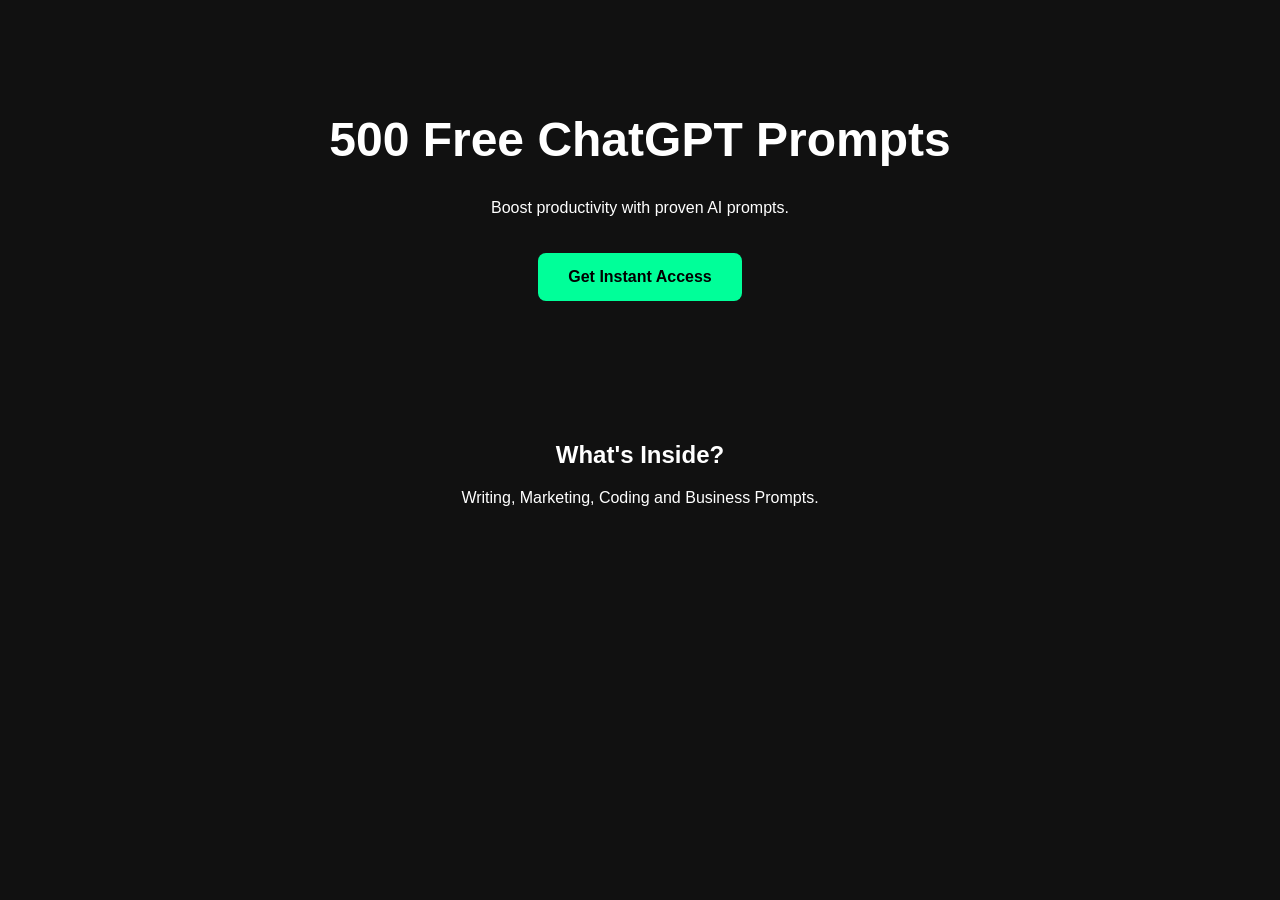
==== index.html @ 2aaccc9d "Create index.html" ====
<!DOCTYPE html>
<html lang="en">
<head>
<meta charset="UTF-8">
<meta name="viewport" content="width=device-width, initial-scale=1.0">
<title>500 Free ChatGPT Prompts</title>

<style>
body{
font-family:Arial,sans-serif;
margin:0;
padding:0;
background:#111;
color:white;
text-align:center;
}

header{
padding:80px 20px;
}

h1{
font-size:48px;
}

.btn{
display:inline-block;
padding:15px 30px;
background:#00ff99;
color:black;
text-decoration:none;
font-weight:bold;
border-radius:8px;
margin-top:20px;
}

section{
padding:40px 20px;
}
</style>

</head>

<body>

<header>

<h1>500 Free ChatGPT Prompts</h1>

<p>
Boost productivity with proven AI prompts.
</p>

<a href="#" class="btn">
Get Instant Access
</a>

</header>

<section>

<h2>What's Inside?</h2>

<p>
Writing, Marketing, Coding and Business Prompts.
</p>

</section>

</body>
</html>
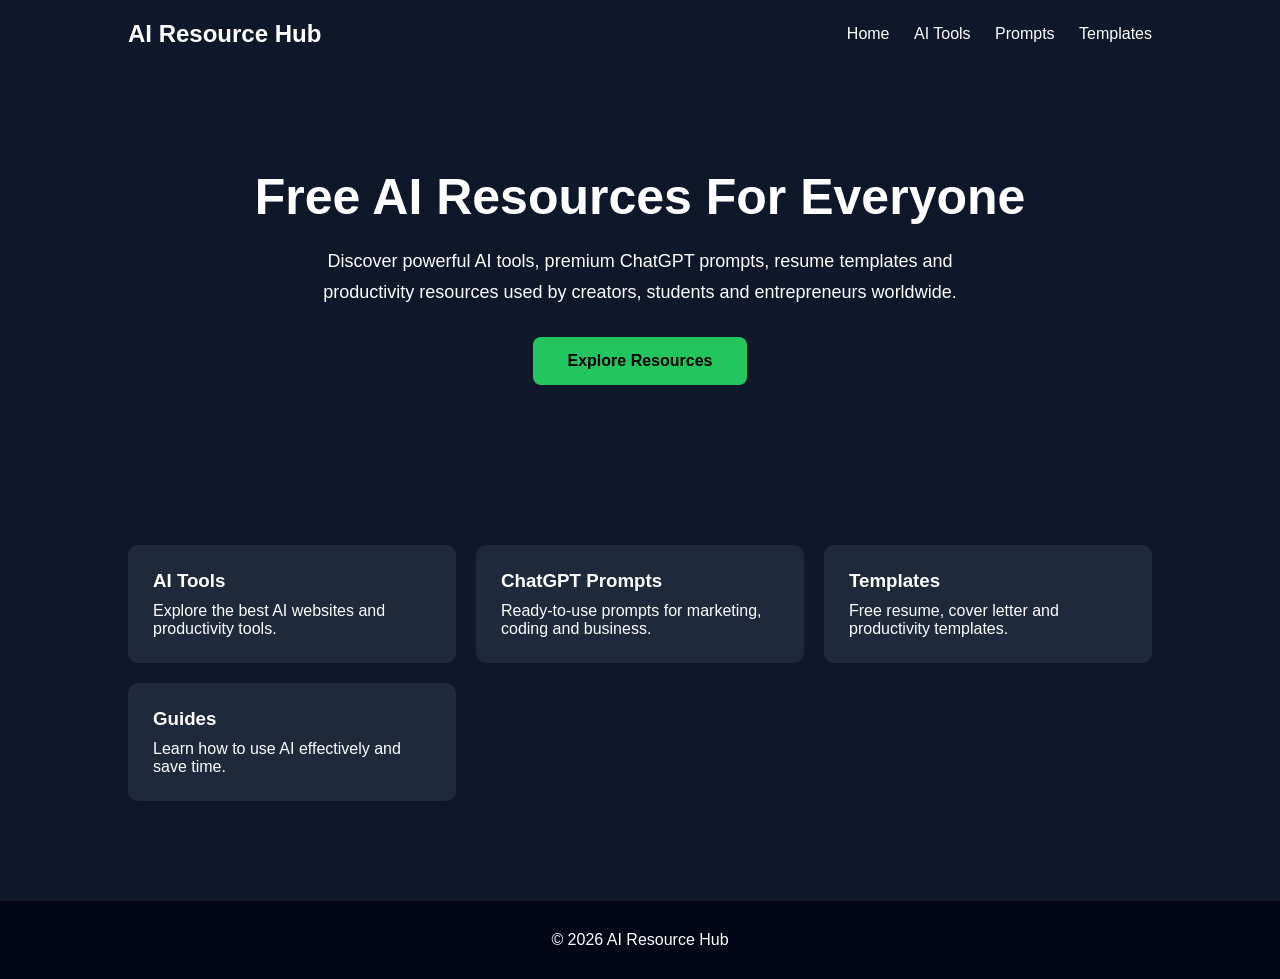
==== commit 0df5fb91: "Update index.html" ====
--- a/index.html
+++ b/index.html
@@ -3,69 +3,160 @@
 <head>
 <meta charset="UTF-8">
 <meta name="viewport" content="width=device-width, initial-scale=1.0">
-<title>500 Free ChatGPT Prompts</title>
+
+<title>AI Resource Hub - Free AI Tools, Prompts & Templates</title>
+
+<meta name="description" content="Discover the best free AI tools, ChatGPT prompts, productivity resources and templates.">
 
 <style>
-body{
-font-family:Arial,sans-serif;
+
+*{
 margin:0;
 padding:0;
-background:#111;
+box-sizing:border-box;
+font-family:Arial, sans-serif;
+}
+
+body{
+background:#0f172a;
 color:white;
-text-align:center;
 }
 
 header{
-padding:80px 20px;
+padding:20px 10%;
+display:flex;
+justify-content:space-between;
+align-items:center;
 }
 
-h1{
-font-size:48px;
+.logo{
+font-size:24px;
+font-weight:bold;
+}
+
+nav a{
+color:white;
+text-decoration:none;
+margin-left:20px;
+}
+
+.hero{
+text-align:center;
+padding:100px 20px;
+}
+
+.hero h1{
+font-size:50px;
+margin-bottom:20px;
+}
+
+.hero p{
+max-width:700px;
+margin:auto;
+font-size:18px;
+line-height:1.7;
 }
 
 .btn{
 display:inline-block;
-padding:15px 30px;
-background:#00ff99;
+margin-top:30px;
+padding:15px 35px;
+background:#22c55e;
 color:black;
+font-weight:bold;
 text-decoration:none;
-font-weight:bold;
 border-radius:8px;
-margin-top:20px;
 }
 
-section{
-padding:40px 20px;
+.features{
+padding:60px 10%;
+display:grid;
+grid-template-columns:repeat(auto-fit,minmax(250px,1fr));
+gap:20px;
 }
+
+.card{
+background:#1e293b;
+padding:25px;
+border-radius:10px;
+}
+
+.card h3{
+margin-bottom:10px;
+}
+
+footer{
+padding:30px;
+text-align:center;
+margin-top:40px;
+background:#020617;
+}
+
 </style>
-
 </head>
 
 <body>
 
 <header>
 
-<h1>500 Free ChatGPT Prompts</h1>
+<div class="logo">
+AI Resource Hub
+</div>
+
+<nav>
+<a href="#">Home</a>
+<a href="#">AI Tools</a>
+<a href="#">Prompts</a>
+<a href="#">Templates</a>
+</nav>
+
+</header>
+
+<section class="hero">
+
+<h1>Free AI Resources For Everyone</h1>
 
 <p>
-Boost productivity with proven AI prompts.
+Discover powerful AI tools, premium ChatGPT prompts,
+resume templates and productivity resources used by creators,
+students and entrepreneurs worldwide.
 </p>
 
 <a href="#" class="btn">
-Get Instant Access
+Explore Resources
 </a>
-
-</header>
-
-<section>
-
-<h2>What's Inside?</h2>
-
-<p>
-Writing, Marketing, Coding and Business Prompts.
-</p>
 
 </section>
 
+<section class="features">
+
+<div class="card">
+<h3>AI Tools</h3>
+<p>Explore the best AI websites and productivity tools.</p>
+</div>
+
+<div class="card">
+<h3>ChatGPT Prompts</h3>
+<p>Ready-to-use prompts for marketing, coding and business.</p>
+</div>
+
+<div class="card">
+<h3>Templates</h3>
+<p>Free resume, cover letter and productivity templates.</p>
+</div>
+
+<div class="card">
+<h3>Guides</h3>
+<p>Learn how to use AI effectively and save time.</p>
+</div>
+
+</section>
+
+<footer>
+
+<p>© 2026 AI Resource Hub</p>
+
+</footer>
+
 </body>
 </html>
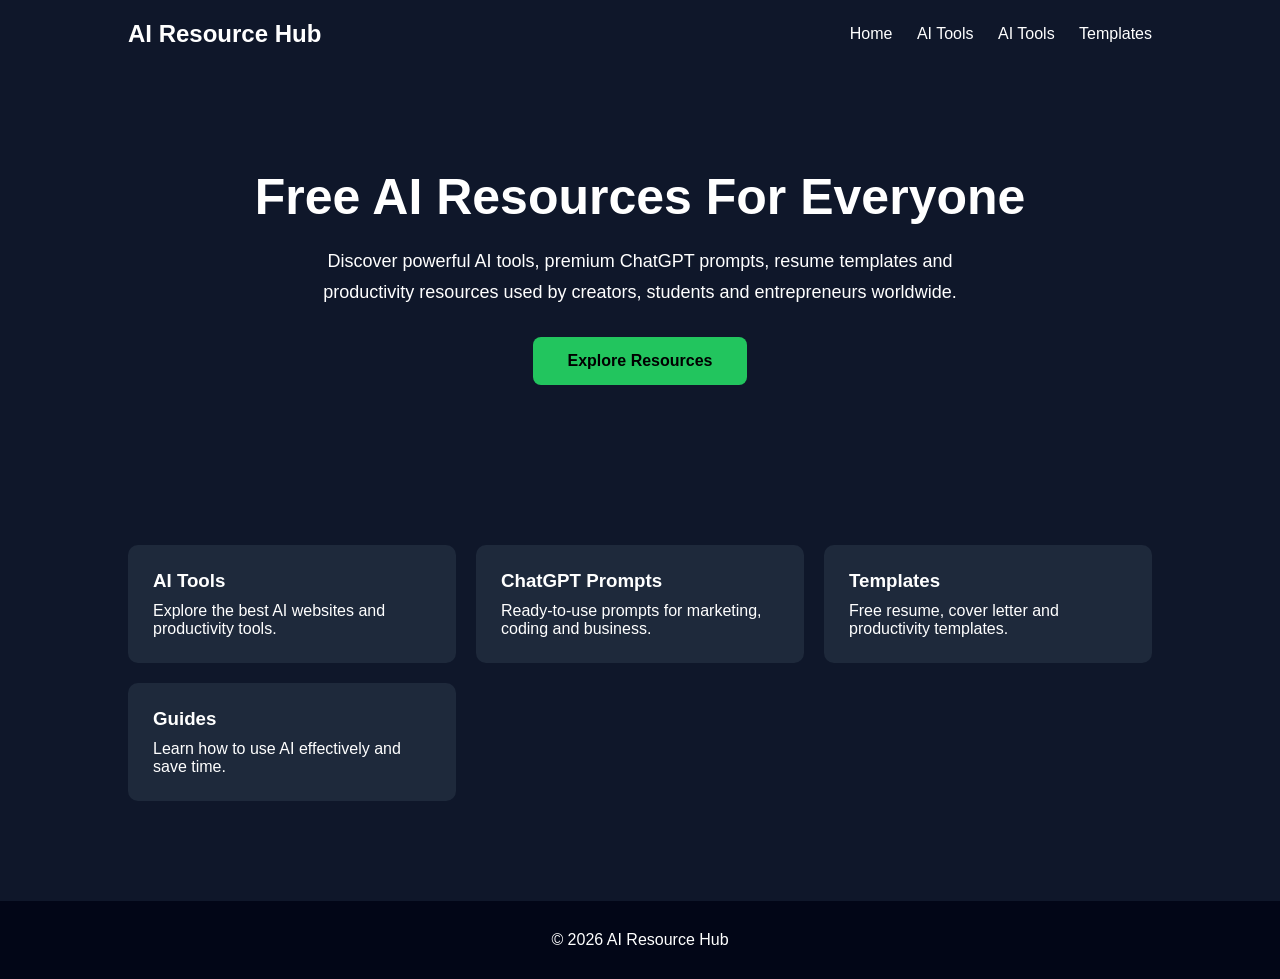
==== commit 249fcf3b: "Update index.html" ====
--- a/index.html
+++ b/index.html
@@ -106,7 +106,7 @@
 <nav>
 <a href="#">Home</a>
 <a href="#">AI Tools</a>
-<a href="#">Prompts</a>
+<a href="ai-tools.html">AI Tools</a>
 <a href="#">Templates</a>
 </nav>
 
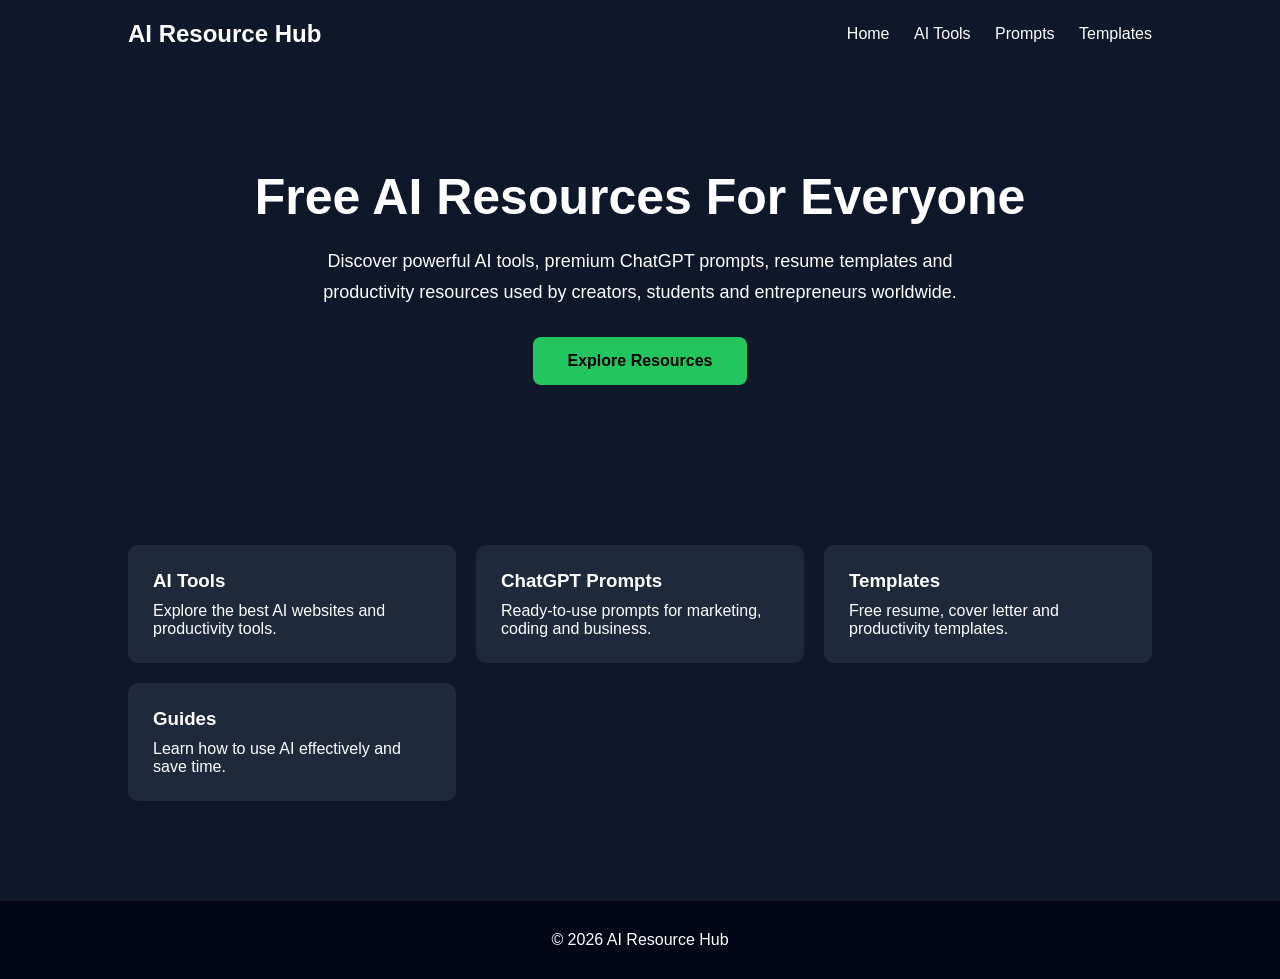
==== commit 0bddaaf8: "Update index.html" ====
--- a/index.html
+++ b/index.html
@@ -104,10 +104,10 @@
 </div>
 
 <nav>
-<a href="#">Home</a>
-<a href="#">AI Tools</a>
+<a href="index.html">Home</a>
 <a href="ai-tools.html">AI Tools</a>
-<a href="#">Templates</a>
+<a href="prompts.html">Prompts</a>
+<a href="templates.html">Templates</a>
 </nav>
 
 </header>
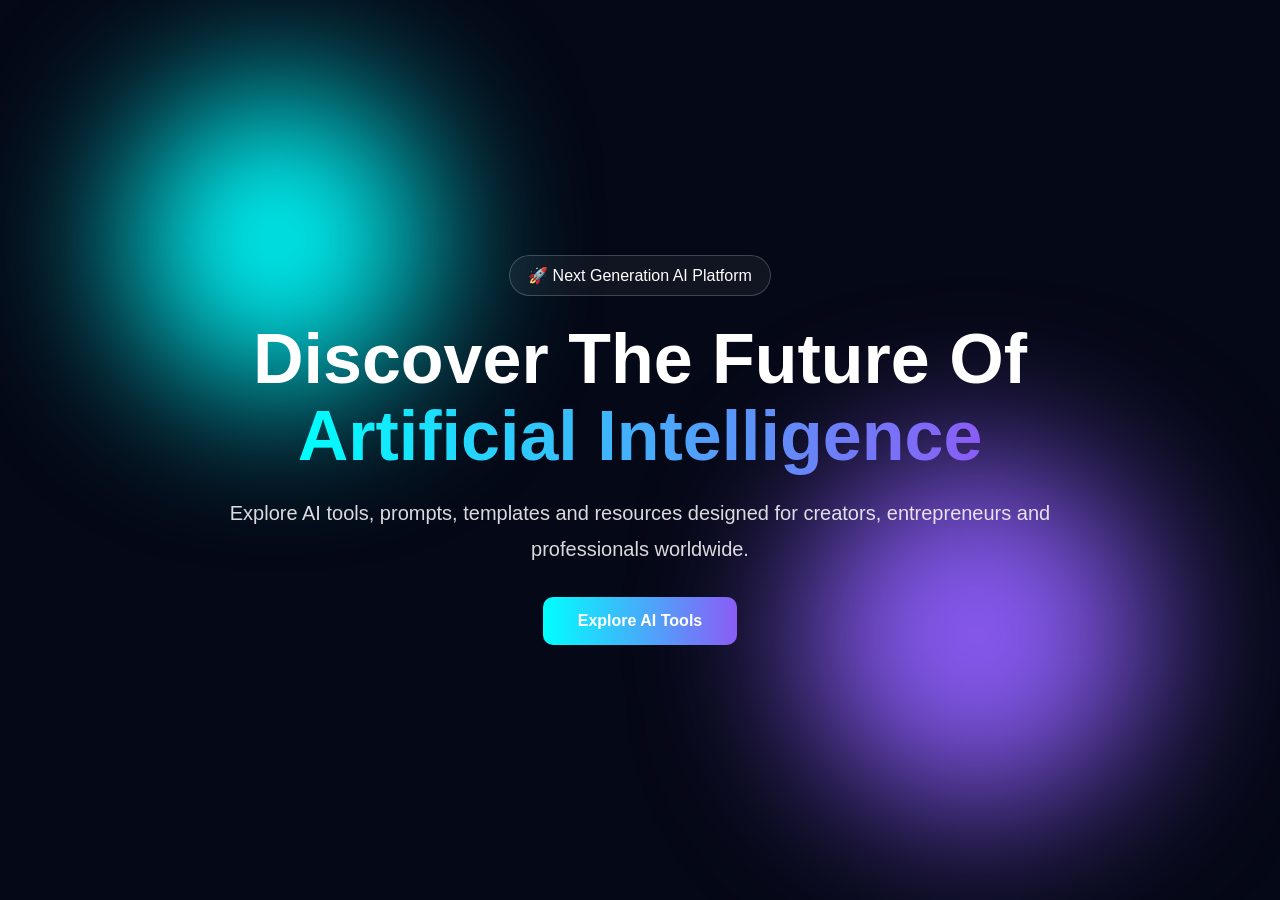
==== commit b7984d40: "Update index.html" ====
--- a/index.html
+++ b/index.html
@@ -1,12 +1,10 @@
 <!DOCTYPE html>
+
 <html lang="en">
 <head>
 <meta charset="UTF-8">
 <meta name="viewport" content="width=device-width, initial-scale=1.0">
-
-<title>AI Resource Hub - Free AI Tools, Prompts & Templates</title>
-
-<meta name="description" content="Discover the best free AI tools, ChatGPT prompts, productivity resources and templates.">
+<title>AI Resource Hub</title>
 
 <style>
 
@@ -14,149 +12,154 @@
 margin:0;
 padding:0;
 box-sizing:border-box;
-font-family:Arial, sans-serif;
+font-family:Arial,sans-serif;
 }
 
 body{
-background:#0f172a;
+background:#050816;
 color:white;
-}
-
-header{
-padding:20px 10%;
-display:flex;
-justify-content:space-between;
-align-items:center;
-}
-
-.logo{
-font-size:24px;
-font-weight:bold;
-}
-
-nav a{
-color:white;
-text-decoration:none;
-margin-left:20px;
+overflow-x:hidden;
 }
 
 .hero{
+height:100vh;
+display:flex;
+align-items:center;
+justify-content:center;
 text-align:center;
-padding:100px 20px;
+position:relative;
+overflow:hidden;
 }
 
-.hero h1{
-font-size:50px;
+.orb{
+position:absolute;
+border-radius:50%;
+filter:blur(80px);
+animation:float 8s ease-in-out infinite;
+}
+
+.orb1{
+width:300px;
+height:300px;
+background:#00ffff;
+top:10%;
+left:10%;
+}
+
+.orb2{
+width:350px;
+height:350px;
+background:#8b5cf6;
+bottom:10%;
+right:10%;
+animation-delay:2s;
+}
+
+@keyframes float{
+0%,100%{
+transform:translateY(0px);
+}
+50%{
+transform:translateY(-40px);
+}
+}
+
+.content{
+position:relative;
+z-index:2;
+max-width:900px;
+padding:20px;
+}
+
+.badge{
+display:inline-block;
+padding:10px 18px;
+border:1px solid rgba(255,255,255,.2);
+border-radius:30px;
+background:rgba(255,255,255,.05);
+margin-bottom:25px;
+}
+
+h1{
+font-size:70px;
+line-height:1.1;
 margin-bottom:20px;
 }
 
-.hero p{
-max-width:700px;
-margin:auto;
-font-size:18px;
-line-height:1.7;
+.gradient{
+background:linear-gradient(90deg,#00ffff,#8b5cf6);
+-webkit-background-clip:text;
+-webkit-text-fill-color:transparent;
+}
+
+p{
+font-size:20px;
+line-height:1.8;
+opacity:.85;
 }
 
 .btn{
 display:inline-block;
 margin-top:30px;
 padding:15px 35px;
-background:#22c55e;
-color:black;
+background:linear-gradient(90deg,#00ffff,#8b5cf6);
+color:white;
+text-decoration:none;
+border-radius:10px;
 font-weight:bold;
-text-decoration:none;
-border-radius:8px;
+transition:.3s;
 }
 
-.features{
-padding:60px 10%;
-display:grid;
-grid-template-columns:repeat(auto-fit,minmax(250px,1fr));
-gap:20px;
+.btn:hover{
+transform:translateY(-3px);
 }
 
-.card{
-background:#1e293b;
-padding:25px;
-border-radius:10px;
+@media(max-width:768px){
+
+h1{
+font-size:42px;
 }
 
-.card h3{
-margin-bottom:10px;
+p{
+font-size:16px;
 }
 
-footer{
-padding:30px;
-text-align:center;
-margin-top:40px;
-background:#020617;
 }
 
 </style>
+
 </head>
 
 <body>
 
-<header>
+<section class="hero">
 
-<div class="logo">
-AI Resource Hub
+<div class="orb orb1"></div>
+<div class="orb orb2"></div>
+
+<div class="content">
+
+<div class="badge">
+🚀 Next Generation AI Platform
 </div>
 
-<nav>
-<a href="index.html">Home</a>
-<a href="ai-tools.html">AI Tools</a>
-<a href="prompts.html">Prompts</a>
-<a href="templates.html">Templates</a>
-</nav>
-
-</header>
-
-<section class="hero">
-
-<h1>Free AI Resources For Everyone</h1>
+<h1>
+Discover The Future Of
+<span class="gradient">Artificial Intelligence</span>
+</h1>
 
 <p>
-Discover powerful AI tools, premium ChatGPT prompts,
-resume templates and productivity resources used by creators,
-students and entrepreneurs worldwide.
+Explore AI tools, prompts, templates and resources designed
+for creators, entrepreneurs and professionals worldwide.
 </p>
 
-<a href="#" class="btn">
-Explore Resources
+<a href="ai-tools.html" class="btn">
+Explore AI Tools
 </a>
 
-</section>
-
-<section class="features">
-
-<div class="card">
-<h3>AI Tools</h3>
-<p>Explore the best AI websites and productivity tools.</p>
-</div>
-
-<div class="card">
-<h3>ChatGPT Prompts</h3>
-<p>Ready-to-use prompts for marketing, coding and business.</p>
-</div>
-
-<div class="card">
-<h3>Templates</h3>
-<p>Free resume, cover letter and productivity templates.</p>
-</div>
-
-<div class="card">
-<h3>Guides</h3>
-<p>Learn how to use AI effectively and save time.</p>
 </div>
 
 </section>
 
-<footer>
-
-<p>© 2026 AI Resource Hub</p>
-
-</footer>
-
 </body>
 </html>
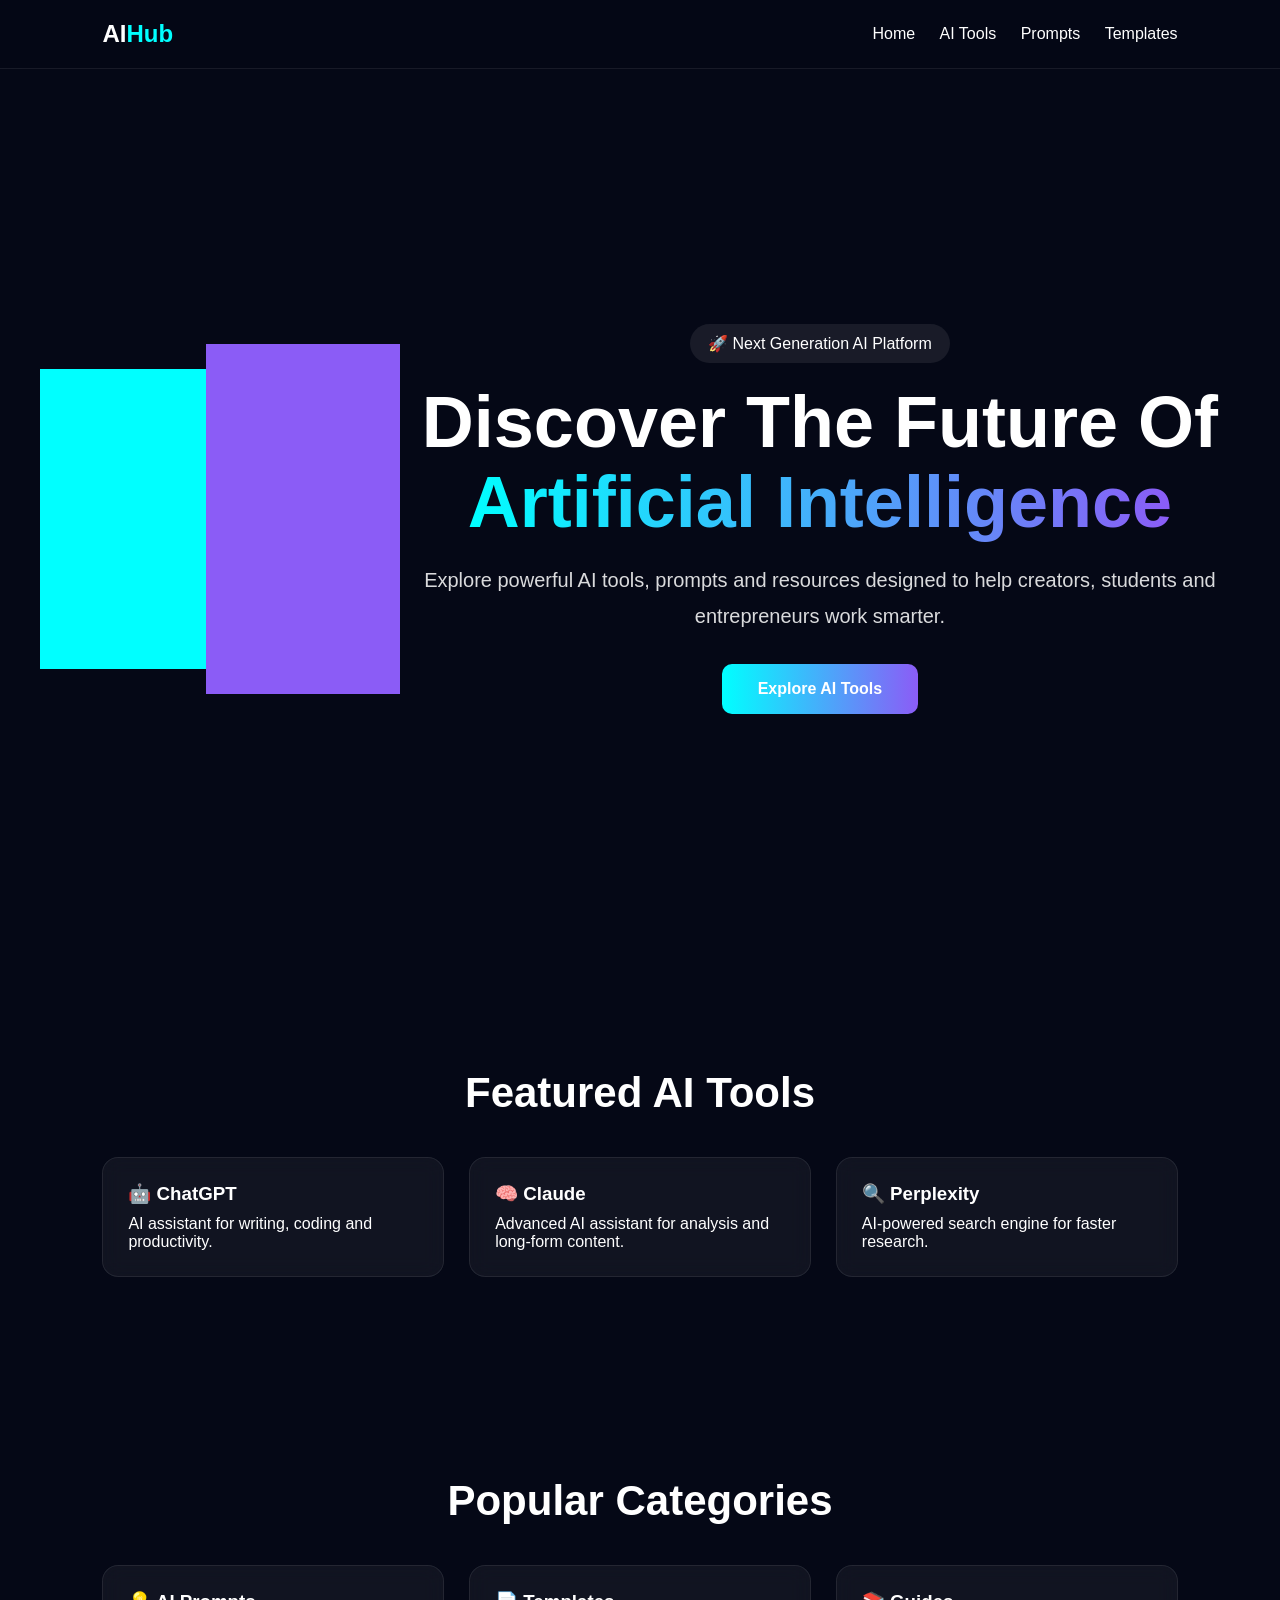
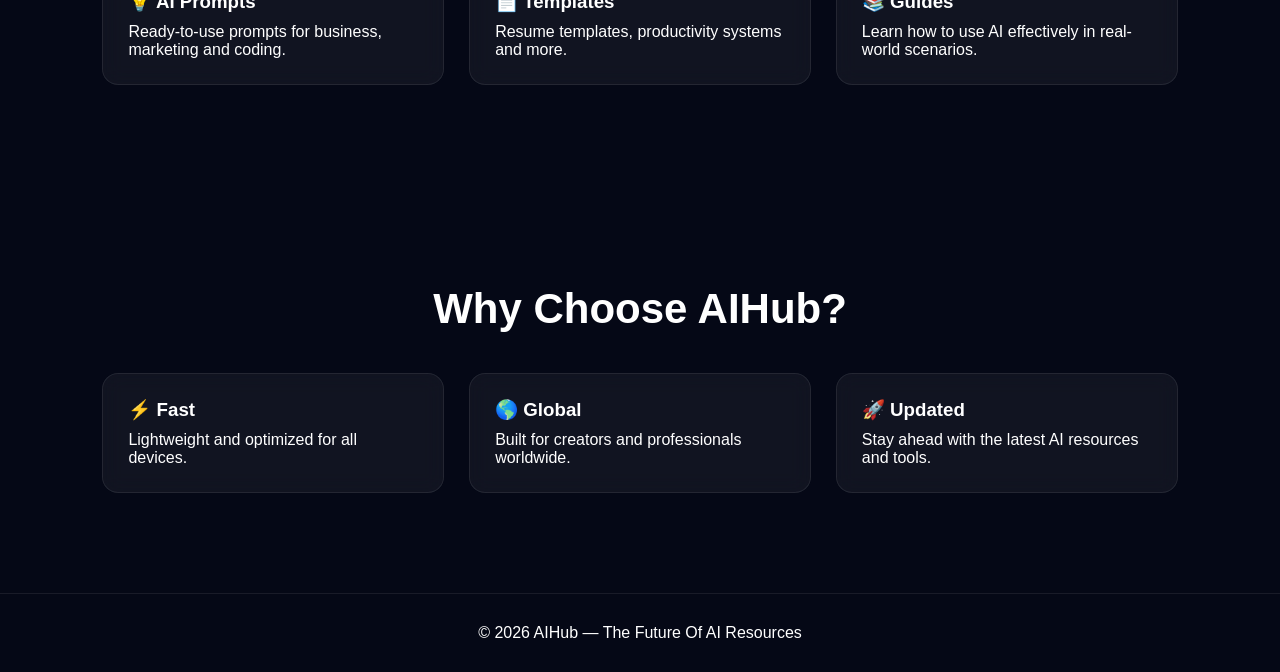
==== commit 4b73a021: "Update index.html" ====
--- a/index.html
+++ b/index.html
@@ -2,142 +2,41 @@
 
 <html lang="en">
 <head>
+
 <meta charset="UTF-8">
 <meta name="viewport" content="width=device-width, initial-scale=1.0">
+
 <title>AI Resource Hub</title>
 
-<style>
+<meta name="description" content="Discover AI tools, prompts, templates and resources for creators and professionals.">
 
-*{
-margin:0;
-padding:0;
-box-sizing:border-box;
-font-family:Arial,sans-serif;
-}
-
-body{
-background:#050816;
-color:white;
-overflow-x:hidden;
-}
-
-.hero{
-height:100vh;
-display:flex;
-align-items:center;
-justify-content:center;
-text-align:center;
-position:relative;
-overflow:hidden;
-}
-
-.orb{
-position:absolute;
-border-radius:50%;
-filter:blur(80px);
-animation:float 8s ease-in-out infinite;
-}
-
-.orb1{
-width:300px;
-height:300px;
-background:#00ffff;
-top:10%;
-left:10%;
-}
-
-.orb2{
-width:350px;
-height:350px;
-background:#8b5cf6;
-bottom:10%;
-right:10%;
-animation-delay:2s;
-}
-
-@keyframes float{
-0%,100%{
-transform:translateY(0px);
-}
-50%{
-transform:translateY(-40px);
-}
-}
-
-.content{
-position:relative;
-z-index:2;
-max-width:900px;
-padding:20px;
-}
-
-.badge{
-display:inline-block;
-padding:10px 18px;
-border:1px solid rgba(255,255,255,.2);
-border-radius:30px;
-background:rgba(255,255,255,.05);
-margin-bottom:25px;
-}
-
-h1{
-font-size:70px;
-line-height:1.1;
-margin-bottom:20px;
-}
-
-.gradient{
-background:linear-gradient(90deg,#00ffff,#8b5cf6);
--webkit-background-clip:text;
--webkit-text-fill-color:transparent;
-}
-
-p{
-font-size:20px;
-line-height:1.8;
-opacity:.85;
-}
-
-.btn{
-display:inline-block;
-margin-top:30px;
-padding:15px 35px;
-background:linear-gradient(90deg,#00ffff,#8b5cf6);
-color:white;
-text-decoration:none;
-border-radius:10px;
-font-weight:bold;
-transition:.3s;
-}
-
-.btn:hover{
-transform:translateY(-3px);
-}
-
-@media(max-width:768px){
-
-h1{
-font-size:42px;
-}
-
-p{
-font-size:16px;
-}
-
-}
-
-</style>
+<link rel="stylesheet" href="style.css">
 
 </head>
 
 <body>
+
+<header>
+
+<div class="logo">
+AI<span>Hub</span>
+</div>
+
+<nav>
+<a href="index.html">Home</a>
+<a href="ai-tools.html">AI Tools</a>
+<a href="prompts.html">Prompts</a>
+<a href="templates.html">Templates</a>
+</nav>
+
+</header>
 
 <section class="hero">
 
 <div class="orb orb1"></div>
 <div class="orb orb2"></div>
 
-<div class="content">
+<div class="hero-content">
 
 <div class="badge">
 🚀 Next Generation AI Platform
@@ -149,8 +48,8 @@
 </h1>
 
 <p>
-Explore AI tools, prompts, templates and resources designed
-for creators, entrepreneurs and professionals worldwide.
+Explore powerful AI tools, prompts and resources designed
+to help creators, students and entrepreneurs work smarter.
 </p>
 
 <a href="ai-tools.html" class="btn">
@@ -161,5 +60,112 @@
 
 </section>
 
+<section class="section">
+
+<h2 class="section-title">
+Featured AI Tools
+</h2>
+
+<div class="grid">
+
+<div class="card">
+<h3>🤖 ChatGPT</h3>
+<p>
+AI assistant for writing, coding and productivity.
+</p>
+</div>
+
+<div class="card">
+<h3>🧠 Claude</h3>
+<p>
+Advanced AI assistant for analysis and long-form content.
+</p>
+</div>
+
+<div class="card">
+<h3>🔍 Perplexity</h3>
+<p>
+AI-powered search engine for faster research.
+</p>
+</div>
+
+</div>
+
+</section>
+
+<section class="section">
+
+<h2 class="section-title">
+Popular Categories
+</h2>
+
+<div class="grid">
+
+<div class="card">
+<h3>💡 AI Prompts</h3>
+<p>
+Ready-to-use prompts for business, marketing and coding.
+</p>
+</div>
+
+<div class="card">
+<h3>📄 Templates</h3>
+<p>
+Resume templates, productivity systems and more.
+</p>
+</div>
+
+<div class="card">
+<h3>📚 Guides</h3>
+<p>
+Learn how to use AI effectively in real-world scenarios.
+</p>
+</div>
+
+</div>
+
+</section>
+
+<section class="section">
+
+<h2 class="section-title">
+Why Choose AIHub?
+</h2>
+
+<div class="grid">
+
+<div class="card">
+<h3>⚡ Fast</h3>
+<p>
+Lightweight and optimized for all devices.
+</p>
+</div>
+
+<div class="card">
+<h3>🌎 Global</h3>
+<p>
+Built for creators and professionals worldwide.
+</p>
+</div>
+
+<div class="card">
+<h3>🚀 Updated</h3>
+<p>
+Stay ahead with the latest AI resources and tools.
+</p>
+</div>
+
+</div>
+
+</section>
+
+<footer>
+
+<p>
+© 2026 AIHub — The Future Of AI Resources
+</p>
+
+</footer>
+
 </body>
 </html>
--- a/style.css
+++ b/style.css
@@ -0,0 +1,193 @@
+*{
+margin:0;
+padding:0;
+box-sizing:border-box;
+font-family:Arial,sans-serif;
+}
+
+body{
+background:#050816;
+color:white;
+overflow-x:hidden;
+}
+
+header{
+position:sticky;
+top:0;
+z-index:1000;
+background:rgba(5,8,22,.85);
+backdrop-filter:blur(12px);
+padding:20px 8%;
+display:flex;
+justify-content:space-between;
+align-items:center;
+border-bottom:1px solid rgba(255,255,255,.08);
+}
+
+.logo{
+font-size:24px;
+font-weight:700;
+}
+
+.logo span{
+color:#00ffff;
+}
+
+nav a{
+color:white;
+text-decoration:none;
+margin-left:20px;
+transition:.3s;
+}
+
+nav a:hover
+
+.orb{
+position:absolute;
+border-radius:50%;
+filter:blur(90px);
+opacity:.6;
+}
+
+.orb1{
+width:300px;
+height:300px;
+background:#00ffff;
+top:100px;
+left:-100px;
+animation:float 8s ease-in-out infinite;
+}
+
+.orb2{
+width:350px;
+height:350px;
+background:#8b5cf6;
+right:-100px;
+top:250px;
+animation:float 10s ease-in-out infinite;
+}
+
+@keyframes float{
+0%,100%{
+transform:translateY(0px);
+}
+50%{
+transform:translateY(-40px);
+}
+}
+
+.hero{
+min-height:100vh;
+display:flex;
+align-items:center;
+justify-content:center;
+text-align:center;
+padding:40px;
+position:relative;
+overflow:hidden;
+}
+
+.hero-content{
+max-width:900px;
+position:relative;
+z-index:2;
+}
+
+.badge{
+display:inline-block;
+padding:10px 18px;
+border-radius:30px;
+background:rgba(255,255,255,.08);
+margin-bottom:20px;
+}
+
+.hero h1{
+font-size:72px;
+line-height:1.1;
+margin-bottom:20px;
+}
+
+.gradient{
+background:linear-gradient(90deg,#00ffff,#8b5cf6);
+-webkit-background-clip:text;
+-webkit-text-fill-color:transparent;
+}
+
+.hero p{
+font-size:20px;
+line-height:1.8;
+opacity:.85;
+}
+
+.btn{
+display:inline-block;
+margin-top:30px;
+padding:16px 36px;
+background:linear-gradient(90deg,#00ffff,#8b5cf6);
+border-radius:10px;
+color:white;
+text-decoration:none;
+font-weight:bold;
+transition:.3s;
+}
+
+.btn:hover{
+transform:translateY(-4px);
+}
+
+.section{
+padding:100px 8%;
+}
+
+.section-title{
+font-size:42px;
+margin-bottom:40px;
+text-align:center;
+}
+
+.grid{
+display:grid;
+grid-template-columns:repeat(auto-fit,minmax(280px,1fr));
+gap:25px;
+}
+
+.card{
+background:rgba(255,255,255,.05);
+backdrop-filter:blur(10px);
+border:1px solid rgba(255,255,255,.08);
+padding:25px;
+border-radius:16px;
+transition:.3s;
+}
+
+.card:hover{
+transform:translateY(-8px);
+border-color:#00ffff;
+}
+
+.card h3{
+margin-bottom:10px;
+}
+
+footer{
+padding:30px;
+text-align:center;
+border-top:1px solid rgba(255,255,255,.08);
+}
+
+@media(max-width:768px){
+
+.hero h1{
+font-size:42px;
+}
+
+.hero p{
+font-size:16px;
+}
+
+header{
+flex-direction:column;
+gap:15px;
+}
+
+}
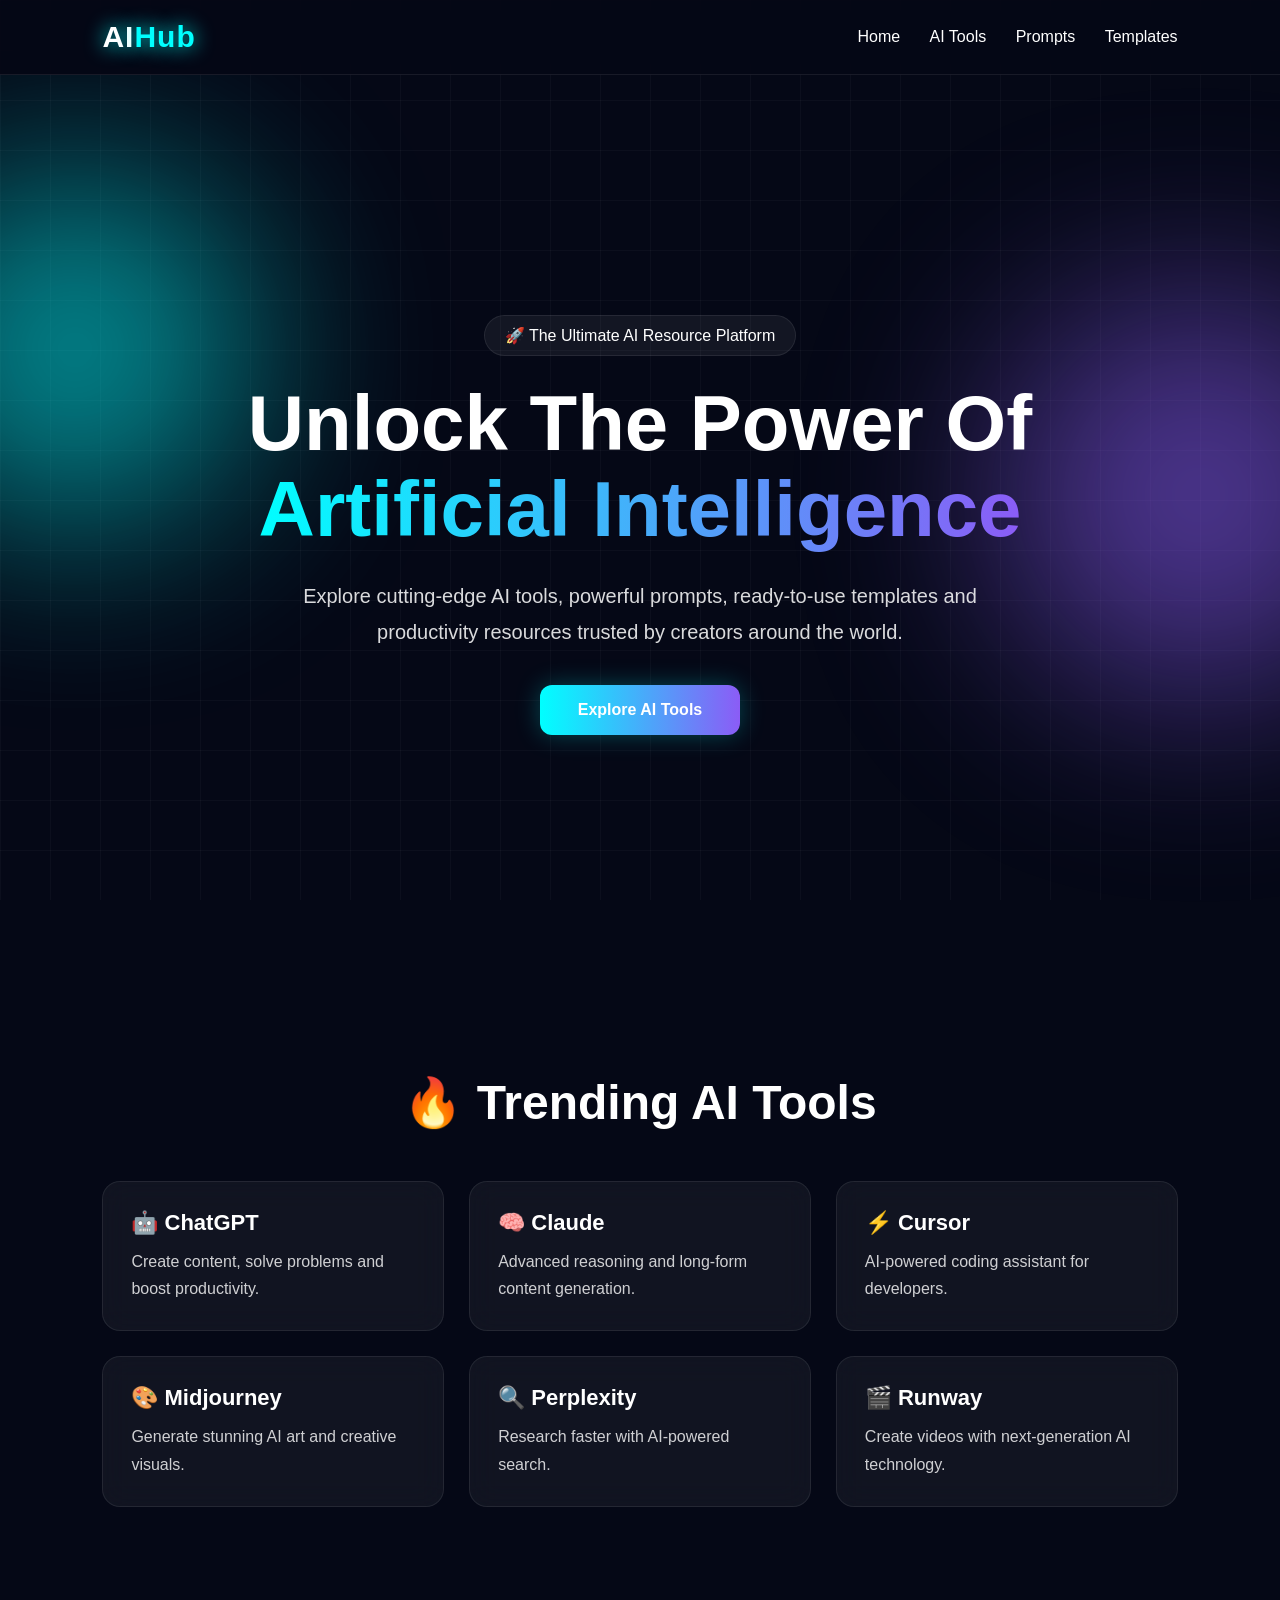
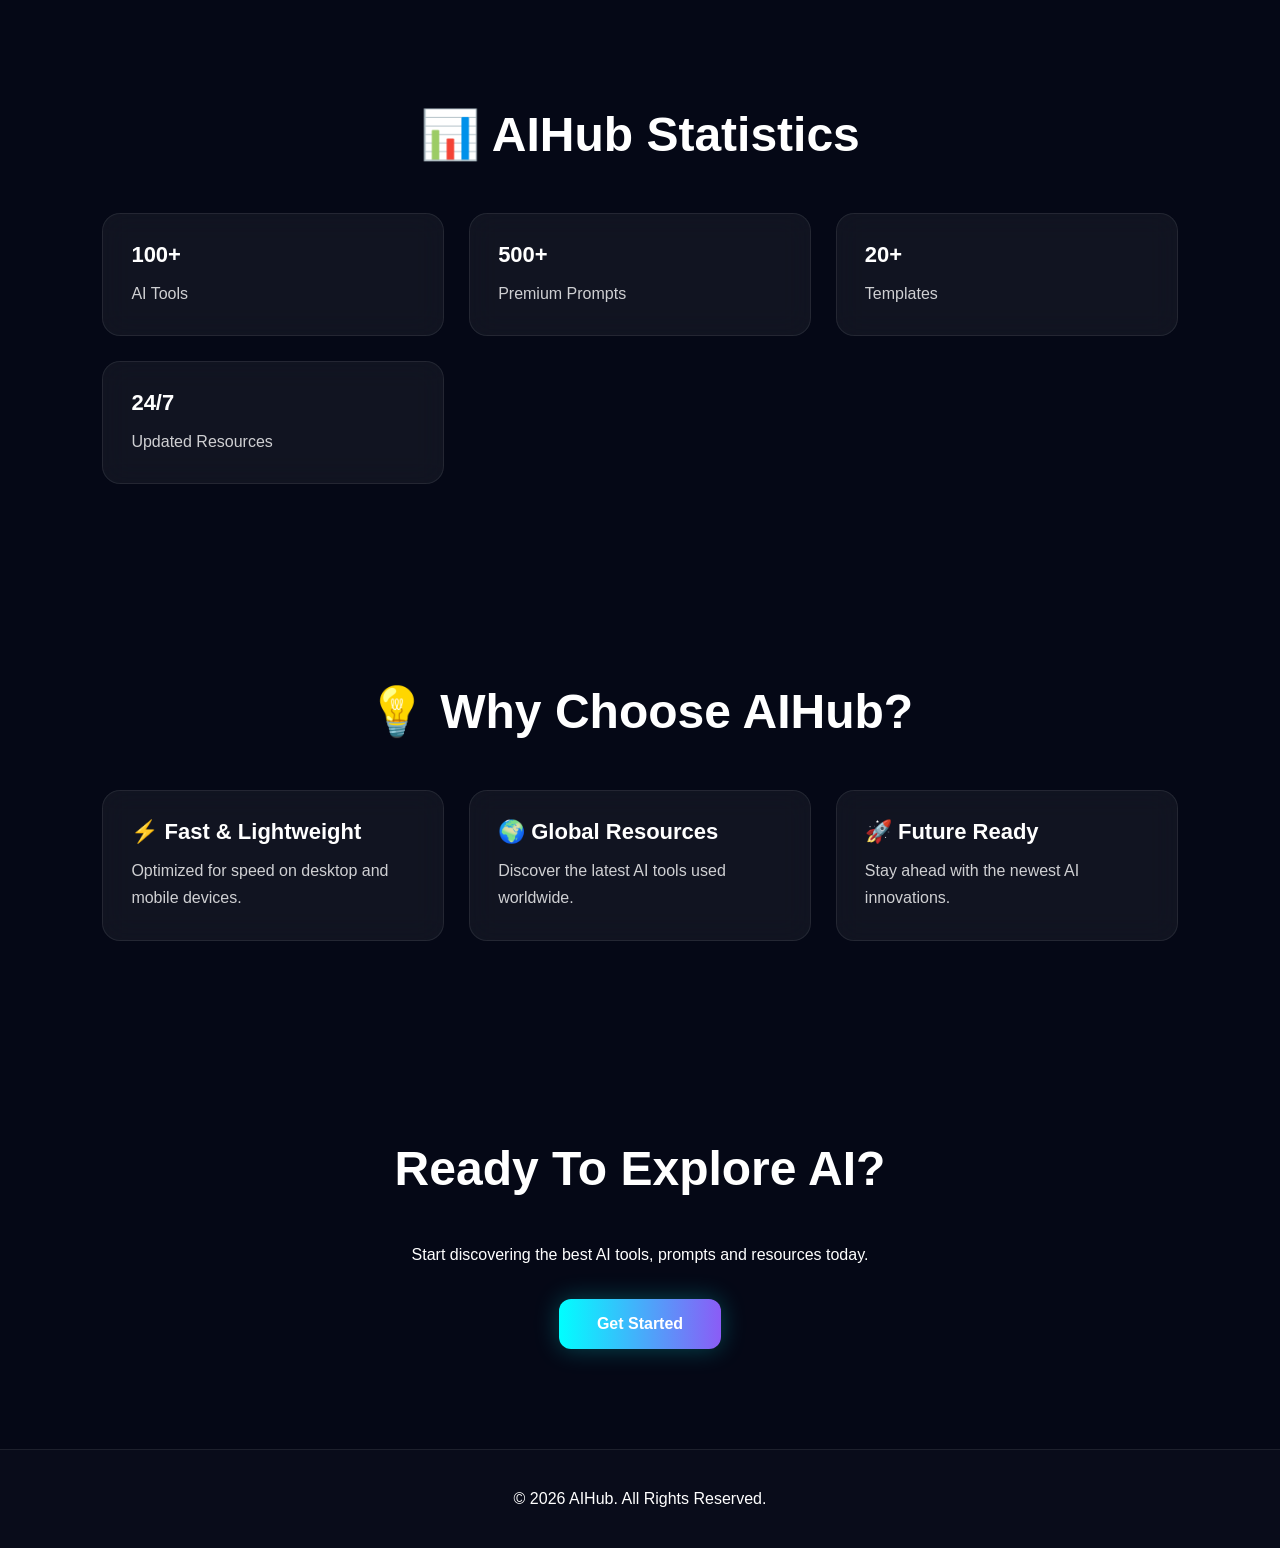
==== commit 22a305e1: "Update index.html" ====
--- a/index.html
+++ b/index.html
@@ -1,19 +1,16 @@
 <!DOCTYPE html>
-
 <html lang="en">
 <head>
-
 <meta charset="UTF-8">
 <meta name="viewport" content="width=device-width, initial-scale=1.0">
 
-<title>AI Resource Hub</title>
+<title>AIHub - Future of Artificial Intelligence</title>
 
-<meta name="description" content="Discover AI tools, prompts, templates and resources for creators and professionals.">
+<meta name="description" content="Discover the best AI tools, prompts, templates and resources for creators, developers and entrepreneurs.">
 
 <link rel="stylesheet" href="style.css">
 
 </head>
-
 <body>
 
 <header>
@@ -39,17 +36,18 @@
 <div class="hero-content">
 
 <div class="badge">
-🚀 Next Generation AI Platform
+🚀 The Ultimate AI Resource Platform
 </div>
 
 <h1>
-Discover The Future Of
+Unlock The Power Of
 <span class="gradient">Artificial Intelligence</span>
 </h1>
 
 <p>
-Explore powerful AI tools, prompts and resources designed
-to help creators, students and entrepreneurs work smarter.
+Explore cutting-edge AI tools, powerful prompts,
+ready-to-use templates and productivity resources
+trusted by creators around the world.
 </p>
 
 <a href="ai-tools.html" class="btn">
@@ -63,30 +61,39 @@
 <section class="section">
 
 <h2 class="section-title">
-Featured AI Tools
+🔥 Trending AI Tools
 </h2>
 
 <div class="grid">
 
 <div class="card">
 <h3>🤖 ChatGPT</h3>
-<p>
-AI assistant for writing, coding and productivity.
-</p>
+<p>Create content, solve problems and boost productivity.</p>
 </div>
 
 <div class="card">
 <h3>🧠 Claude</h3>
-<p>
-Advanced AI assistant for analysis and long-form content.
-</p>
+<p>Advanced reasoning and long-form content generation.</p>
+</div>
+
+<div class="card">
+<h3>⚡ Cursor</h3>
+<p>AI-powered coding assistant for developers.</p>
+</div>
+
+<div class="card">
+<h3>🎨 Midjourney</h3>
+<p>Generate stunning AI art and creative visuals.</p>
 </div>
 
 <div class="card">
 <h3>🔍 Perplexity</h3>
-<p>
-AI-powered search engine for faster research.
-</p>
+<p>Research faster with AI-powered search.</p>
+</div>
+
+<div class="card">
+<h3>🎬 Runway</h3>
+<p>Create videos with next-generation AI technology.</p>
 </div>
 
 </div>
@@ -96,30 +103,29 @@
 <section class="section">
 
 <h2 class="section-title">
-Popular Categories
+📊 AIHub Statistics
 </h2>
 
 <div class="grid">
 
 <div class="card">
-<h3>💡 AI Prompts</h3>
-<p>
-Ready-to-use prompts for business, marketing and coding.
-</p>
+<h3>100+</h3>
+<p>AI Tools</p>
 </div>
 
 <div class="card">
-<h3>📄 Templates</h3>
-<p>
-Resume templates, productivity systems and more.
-</p>
+<h3>500+</h3>
+<p>Premium Prompts</p>
 </div>
 
 <div class="card">
-<h3>📚 Guides</h3>
-<p>
-Learn how to use AI effectively in real-world scenarios.
-</p>
+<h3>20+</h3>
+<p>Templates</p>
+</div>
+
+<div class="card">
+<h3>24/7</h3>
+<p>Updated Resources</p>
 </div>
 
 </div>
@@ -129,31 +135,45 @@
 <section class="section">
 
 <h2 class="section-title">
-Why Choose AIHub?
+💡 Why Choose AIHub?
 </h2>
 
 <div class="grid">
 
 <div class="card">
-<h3>⚡ Fast</h3>
-<p>
-Lightweight and optimized for all devices.
-</p>
+<h3>⚡ Fast & Lightweight</h3>
+<p>Optimized for speed on desktop and mobile devices.</p>
 </div>
 
 <div class="card">
-<h3>🌎 Global</h3>
-<p>
-Built for creators and professionals worldwide.
-</p>
+<h3>🌍 Global Resources</h3>
+<p>Discover the latest AI tools used worldwide.</p>
 </div>
 
 <div class="card">
-<h3>🚀 Updated</h3>
-<p>
-Stay ahead with the latest AI resources and tools.
+<h3>🚀 Future Ready</h3>
+<p>Stay ahead with the newest AI innovations.</p>
+</div>
+
+</div>
+
+</section>
+
+<section class="section">
+
+<h2 class="section-title">
+Ready To Explore AI?
+</h2>
+
+<div style="text-align:center;">
+
+<p style="max-width:700px;margin:auto;">
+Start discovering the best AI tools, prompts and resources today.
 </p>
-</div>
+
+<a href="ai-tools.html" class="btn">
+Get Started
+</a>
 
 </div>
 
@@ -162,7 +182,7 @@
 <footer>
 
 <p>
-© 2026 AIHub — The Future Of AI Resources
+© 2026 AIHub. All Rights Reserved.
 </p>
 
 </footer>
--- a/style.css
+++ b/style.css
@@ -2,31 +2,54 @@
 margin:0;
 padding:0;
 box-sizing:border-box;
-font-family:Arial,sans-serif;
+font-family:'Segoe UI',sans-serif;
+}
+
+html{
+scroll-behavior:smooth;
 }
 
 body{
 background:#050816;
 color:white;
 overflow-x:hidden;
-}
+position:relative;
+}
+
+/* AI GRID BACKGROUND */
+
+body::before{
+content:'';
+position:fixed;
+inset:0;
+background-image:
+linear-gradient(rgba(255,255,255,.03) 1px, transparent 1px),
+linear-gradient(90deg, rgba(255,255,255,.03) 1px, transparent 1px);
+background-size:50px 50px;
+pointer-events:none;
+z-index:-2;
+}
+
+/* NAVBAR */
 
 header{
 position:sticky;
 top:0;
 z-index:1000;
-background:rgba(5,8,22,.85);
-backdrop-filter:blur(12px);
-padding:20px 8%;
 display:flex;
 justify-content:space-between;
 align-items:center;
+padding:20px 8%;
+background:rgba(5,8,22,.85);
+backdrop-filter:blur(16px);
 border-bottom:1px solid rgba(255,255,255,.08);
 }
 
 .logo{
-font-size:24px;
-font-weight:700;
+font-size:30px;
+font-weight:800;
+letter-spacing:1px;
+text-shadow:0 0 20px #00ffff;
 }
 
 .logo span{
@@ -34,53 +57,40 @@
 }
 
 nav a{
+position:relative;
+margin-left:25px;
+text-decoration:none;
 color:white;
-text-decoration:none;
-margin-left:20px;
 transition:.3s;
 }
 
-nav a:hover
-
-.orb{
+nav a:hover{
+color:#00ffff;
+text-shadow:0 0 10px #00ffff;
+}
+
+nav a::after{
+content:'';
 position:absolute;
-border-radius:50%;
-filter:blur(90px);
-opacity:.6;
-}
-
-.orb1{
-width:300px;
-height:300px;
+left:0;
+bottom:-6px;
+width:0;
+height:2px;
 background:#00ffff;
-top:100px;
-left:-100px;
-animation:float 8s ease-in-out infinite;
-}
-
-.orb2{
-width:350px;
-height:350px;
-background:#8b5cf6;
-right:-100px;
-top:250px;
-animation:float 10s ease-in-out infinite;
-}
-
-@keyframes float{
-0%,100%{
-transform:translateY(0px);
-}
-50%{
-transform:translateY(-40px);
-}
-}
+transition:.3s;
+}
+
+nav a:hover::after{
+width:100%;
+}
+
+/* HERO */
 
 .hero{
 min-height:100vh;
 display:flex;
+justify-content:center;
 align-items:center;
-justify-content:center;
 text-align:center;
 padding:40px;
 position:relative;
@@ -88,23 +98,59 @@
 }
 
 .hero-content{
-max-width:900px;
-position:relative;
+max-width:950px;
 z-index:2;
+}
+
+/* FLOATING ORBS */
+
+.orb{
+position:absolute;
+border-radius:50%;
+filter:blur(100px);
+opacity:.55;
+}
+
+.orb1{
+width:350px;
+height:350px;
+background:#00ffff;
+top:100px;
+left:-100px;
+animation:float 10s ease-in-out infinite;
+}
+
+.orb2{
+width:400px;
+height:400px;
+background:#8b5cf6;
+right:-120px;
+top:220px;
+animation:float 12s ease-in-out infinite;
+}
+
+@keyframes float{
+0%,100%{
+transform:translateY(0px);
+}
+50%{
+transform:translateY(-50px);
+}
 }
 
 .badge{
 display:inline-block;
-padding:10px 18px;
-border-radius:30px;
-background:rgba(255,255,255,.08);
-margin-bottom:20px;
+padding:10px 20px;
+background:rgba(255,255,255,.06);
+border:1px solid rgba(255,255,255,.08);
+border-radius:50px;
+margin-bottom:25px;
 }
 
 .hero h1{
-font-size:72px;
+font-size:78px;
 line-height:1.1;
-margin-bottom:20px;
+margin-bottom:25px;
 }
 
 .gradient{
@@ -117,33 +163,41 @@
 font-size:20px;
 line-height:1.8;
 opacity:.85;
+max-width:750px;
+margin:auto;
 }
 
 .btn{
 display:inline-block;
-margin-top:30px;
-padding:16px 36px;
+margin-top:35px;
+padding:16px 38px;
 background:linear-gradient(90deg,#00ffff,#8b5cf6);
-border-radius:10px;
+border-radius:12px;
 color:white;
+font-weight:700;
 text-decoration:none;
-font-weight:bold;
 transition:.3s;
+box-shadow:0 0 25px rgba(0,255,255,.25);
 }
 
 .btn:hover{
-transform:translateY(-4px);
-}
+transform:translateY(-5px);
+box-shadow:0 0 35px rgba(0,255,255,.45);
+}
+
+/* SECTIONS */
 
 .section{
 padding:100px 8%;
 }
 
 .section-title{
-font-size:42px;
-margin-bottom:40px;
+font-size:48px;
 text-align:center;
-}
+margin-bottom:50px;
+}
+
+/* CARDS */
 
 .grid{
 display:grid;
@@ -153,41 +207,63 @@
 
 .card{
 background:rgba(255,255,255,.05);
-backdrop-filter:blur(10px);
+backdrop-filter:blur(14px);
 border:1px solid rgba(255,255,255,.08);
-padding:25px;
-border-radius:16px;
-transition:.3s;
+padding:28px;
+border-radius:18px;
+transition:.35s;
 }
 
 .card:hover{
-transform:translateY(-8px);
+transform:translateY(-10px) scale(1.03);
 border-color:#00ffff;
+box-shadow:0 0 30px rgba(0,255,255,.25);
 }
 
 .card h3{
-margin-bottom:10px;
-}
+font-size:22px;
+margin-bottom:12px;
+}
+
+.card p{
+opacity:.8;
+line-height:1.7;
+}
+
+/* FOOTER */
 
 footer{
-padding:30px;
+padding:40px;
 text-align:center;
 border-top:1px solid rgba(255,255,255,.08);
-}
+background:rgba(255,255,255,.02);
+}
+
+/* MOBILE */
 
 @media(max-width:768px){
-
-.hero h1{
-font-size:42px;
-}
-
-.hero p{
-font-size:16px;
-}
 
 header{
 flex-direction:column;
 gap:15px;
 }
 
-}
+nav{
+display:flex;
+flex-wrap:wrap;
+justify-content:center;
+}
+
+.hero h1{
+font-size:46px;
+}
+
+.hero p{
+font-size:16px;
+}
+
+.section-title{
+font-size:34px;
+}
+
+}
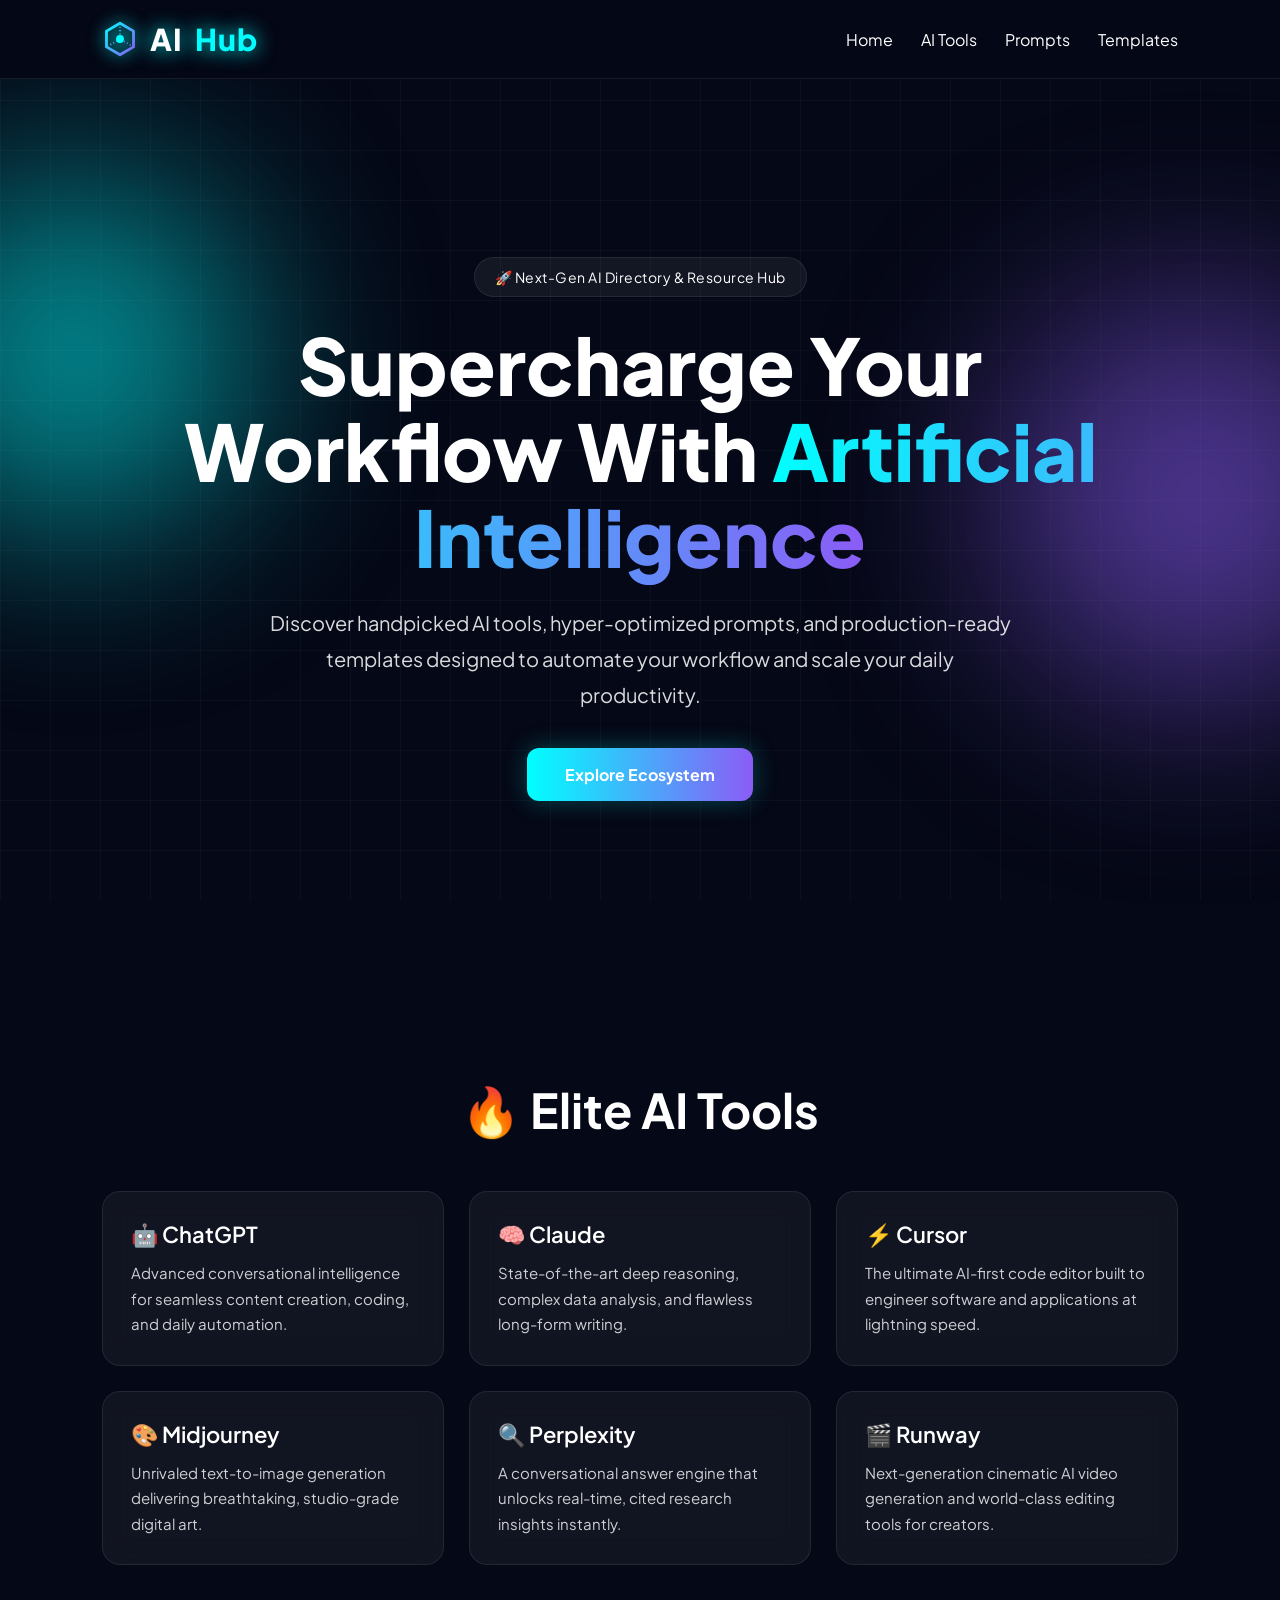
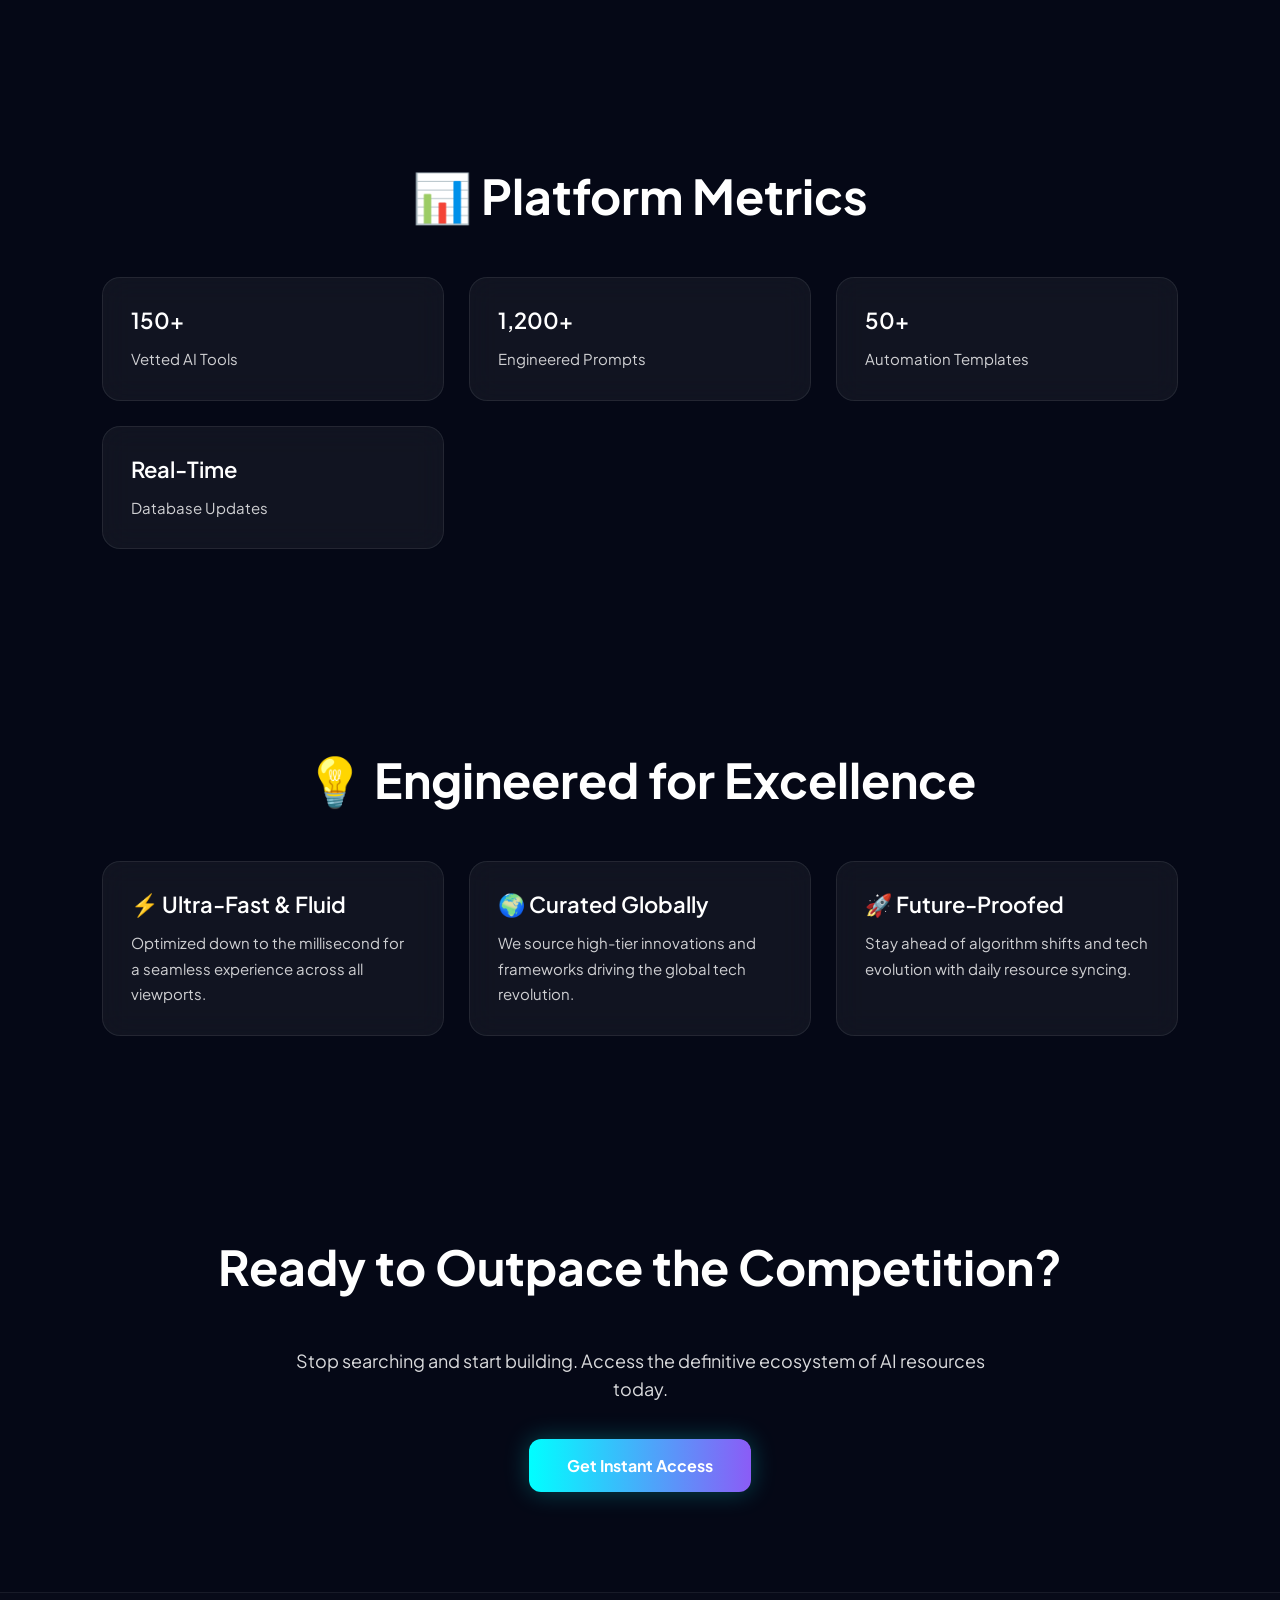
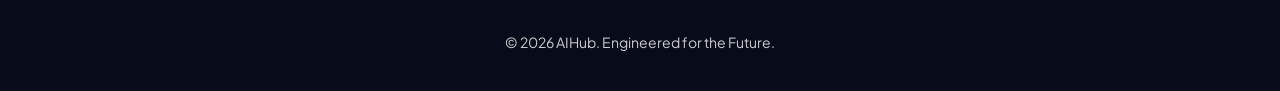
==== commit 20fc811d: "Update index.html" ====
--- a/index.html
+++ b/index.html
@@ -4,9 +4,9 @@
 <meta charset="UTF-8">
 <meta name="viewport" content="width=device-width, initial-scale=1.0">
 
-<title>AIHub - Future of Artificial Intelligence</title>
-
-<meta name="description" content="Discover the best AI tools, prompts, templates and resources for creators, developers and entrepreneurs.">
+<title>AIHub - Elevate Your Workflow with Artificial Intelligence</title>
+
+<meta name="description" content="Discover curated AI tools, engineered prompts, and production-ready templates to automate your workflow.">
 
 <link rel="stylesheet" href="style.css">
 
@@ -16,7 +16,19 @@
 <header>
 
 <div class="logo">
-AI<span>Hub</span>
+  <!-- LOGO SVG FUTURISTIK -->
+  <svg xmlns="http://www.w3.org/2000/svg" viewBox="0 0 32 32" style="width: 36px; height: 36px; filter: drop-shadow(0 0 8px #00ffff);">
+    <defs>
+      <linearGradient id="aiHubGrad" x1="0%" y1="0%" x2="100%" y2="100%">
+        <stop offset="0%" stop-color="#00ffff" />
+        <stop offset="100%" stop-color="#8b5cf6" />
+      </linearGradient>
+    </defs>
+    <path d="M16 2 L28 9 L28 23 L16 30 L4 23 L4 9 Z" fill="none" stroke="url(#aiHubGrad)" stroke-width="2.5" stroke-linejoin="round"/>
+    <path d="M16 2 L16 16 L28 23 M16 16 L4 23" fill="none" stroke="url(#aiHubGrad)" stroke-width="1.5" stroke-linejoin="round" stroke-dasharray="1 2"/>
+    <circle cx="16" cy="16" r="3.5" fill="#00ffff" />
+  </svg>
+  AI<span>Hub</span>
 </div>
 
 <nav>
@@ -36,22 +48,22 @@
 <div class="hero-content">
 
 <div class="badge">
-🚀 The Ultimate AI Resource Platform
+🚀 Next-Gen AI Directory & Resource Hub
 </div>
 
 <h1>
-Unlock The Power Of
+Supercharge Your Workflow With
 <span class="gradient">Artificial Intelligence</span>
 </h1>
 
 <p>
-Explore cutting-edge AI tools, powerful prompts,
-ready-to-use templates and productivity resources
-trusted by creators around the world.
+Discover handpicked AI tools, hyper-optimized prompts, and 
+production-ready templates designed to automate your workflow 
+and scale your daily productivity.
 </p>
 
 <a href="ai-tools.html" class="btn">
-Explore AI Tools
+Explore Ecosystem
 </a>
 
 </div>
@@ -61,118 +73,118 @@
 <section class="section">
 
 <h2 class="section-title">
-🔥 Trending AI Tools
+🔥 Elite AI Tools
 </h2>
 
 <div class="grid">
 
 <div class="card">
 <h3>🤖 ChatGPT</h3>
-<p>Create content, solve problems and boost productivity.</p>
+<p>Advanced conversational intelligence for seamless content creation, coding, and daily automation.</p>
 </div>
 
 <div class="card">
 <h3>🧠 Claude</h3>
-<p>Advanced reasoning and long-form content generation.</p>
+<p>State-of-the-art deep reasoning, complex data analysis, and flawless long-form writing.</p>
 </div>
 
 <div class="card">
 <h3>⚡ Cursor</h3>
-<p>AI-powered coding assistant for developers.</p>
+<p>The ultimate AI-first code editor built to engineer software and applications at lightning speed.</p>
 </div>
 
 <div class="card">
 <h3>🎨 Midjourney</h3>
-<p>Generate stunning AI art and creative visuals.</p>
+<p>Unrivaled text-to-image generation delivering breathtaking, studio-grade digital art.</p>
 </div>
 
 <div class="card">
 <h3>🔍 Perplexity</h3>
-<p>Research faster with AI-powered search.</p>
+<p>A conversational answer engine that unlocks real-time, cited research insights instantly.</p>
 </div>
 
 <div class="card">
 <h3>🎬 Runway</h3>
-<p>Create videos with next-generation AI technology.</p>
-</div>
-
-</div>
-
-</section>
-
-<section class="section">
-
-<h2 class="section-title">
-📊 AIHub Statistics
+<p>Next-generation cinematic AI video generation and world-class editing tools for creators.</p>
+</div>
+
+</div>
+
+</section>
+
+<section class="section">
+
+<h2 class="section-title">
+📊 Platform Metrics
 </h2>
 
 <div class="grid">
 
 <div class="card">
-<h3>100+</h3>
-<p>AI Tools</p>
-</div>
-
-<div class="card">
-<h3>500+</h3>
-<p>Premium Prompts</p>
-</div>
-
-<div class="card">
-<h3>20+</h3>
-<p>Templates</p>
-</div>
-
-<div class="card">
-<h3>24/7</h3>
-<p>Updated Resources</p>
-</div>
-
-</div>
-
-</section>
-
-<section class="section">
-
-<h2 class="section-title">
-💡 Why Choose AIHub?
+<h3>150+</h3>
+<p>Vetted AI Tools</p>
+</div>
+
+<div class="card">
+<h3>1,200+</h3>
+<p>Engineered Prompts</p>
+</div>
+
+<div class="card">
+<h3>50+</h3>
+<p>Automation Templates</p>
+</div>
+
+<div class="card">
+<h3>Real-Time</h3>
+<p>Database Updates</p>
+</div>
+
+</div>
+
+</section>
+
+<section class="section">
+
+<h2 class="section-title">
+💡 Engineered for Excellence
 </h2>
 
 <div class="grid">
 
 <div class="card">
-<h3>⚡ Fast & Lightweight</h3>
-<p>Optimized for speed on desktop and mobile devices.</p>
-</div>
-
-<div class="card">
-<h3>🌍 Global Resources</h3>
-<p>Discover the latest AI tools used worldwide.</p>
-</div>
-
-<div class="card">
-<h3>🚀 Future Ready</h3>
-<p>Stay ahead with the newest AI innovations.</p>
-</div>
-
-</div>
-
-</section>
-
-<section class="section">
-
-<h2 class="section-title">
-Ready To Explore AI?
+<h3>⚡ Ultra-Fast & Fluid</h3>
+<p>Optimized down to the millisecond for a seamless experience across all viewports.</p>
+</div>
+
+<div class="card">
+<h3>🌍 Curated Globally</h3>
+<p>We source high-tier innovations and frameworks driving the global tech revolution.</p>
+</div>
+
+<div class="card">
+<h3>🚀 Future-Proofed</h3>
+<p>Stay ahead of algorithm shifts and tech evolution with daily resource syncing.</p>
+</div>
+
+</div>
+
+</section>
+
+<section class="section">
+
+<h2 class="section-title">
+Ready to Outpace the Competition?
 </h2>
 
 <div style="text-align:center;">
 
-<p style="max-width:700px;margin:auto;">
-Start discovering the best AI tools, prompts and resources today.
+<p style="max-width:700px;margin:auto;opacity:0.85;font-size:18px;line-height:1.6;">
+Stop searching and start building. Access the definitive ecosystem of AI resources today.
 </p>
 
 <a href="ai-tools.html" class="btn">
-Get Started
+Get Instant Access
 </a>
 
 </div>
@@ -182,7 +194,7 @@
 <footer>
 
 <p>
-© 2026 AIHub. All Rights Reserved.
+© 2026 AIHub. Engineered for the Future.
 </p>
 
 </footer>
--- a/style.css
+++ b/style.css
@@ -1,8 +1,10 @@
+@import url('https://fonts.googleapis.com/css2?family=Plus+Jakarta+Sans:wght@400;500;600;700;800&display=swap');
+
 *{
 margin:0;
 padding:0;
 box-sizing:border-box;
-font-family:'Segoe UI',sans-serif;
+font-family: 'Plus Jakarta Sans', sans-serif;
 }
 
 html{
@@ -17,7 +19,6 @@
 }
 
 /* AI GRID BACKGROUND */
-
 body::before{
 content:'';
 position:fixed;
@@ -31,7 +32,6 @@
 }
 
 /* NAVBAR */
-
 header{
 position:sticky;
 top:0;
@@ -50,6 +50,10 @@
 font-weight:800;
 letter-spacing:1px;
 text-shadow:0 0 20px #00ffff;
+/* Baris tambahan di bawah ini bikin logo & tulisan sejajar rapi */
+display: flex;
+align-items: center;
+gap: 12px; 
 }
 
 .logo span{
@@ -85,7 +89,6 @@
 }
 
 /* HERO */
-
 .hero{
 min-height:100vh;
 display:flex;
@@ -103,7 +106,6 @@
 }
 
 /* FLOATING ORBS */
-
 .orb{
 position:absolute;
 border-radius:50%;
@@ -145,12 +147,15 @@
 border:1px solid rgba(255,255,255,.08);
 border-radius:50px;
 margin-bottom:25px;
+font-size: 14px;
+letter-spacing: 0.5px;
 }
 
 .hero h1{
 font-size:78px;
 line-height:1.1;
 margin-bottom:25px;
+font-weight: 800;
 }
 
 .gradient{
@@ -186,7 +191,6 @@
 }
 
 /* SECTIONS */
-
 .section{
 padding:100px 8%;
 }
@@ -195,10 +199,10 @@
 font-size:48px;
 text-align:center;
 margin-bottom:50px;
+font-weight: 700;
 }
 
 /* CARDS */
-
 .grid{
 display:grid;
 grid-template-columns:repeat(auto-fit,minmax(280px,1fr));
@@ -223,35 +227,44 @@
 .card h3{
 font-size:22px;
 margin-bottom:12px;
+font-weight: 600;
+color: #fff;
 }
 
 .card p{
 opacity:.8;
 line-height:1.7;
+font-size: 15px;
 }
 
 /* FOOTER */
-
 footer{
 padding:40px;
 text-align:center;
 border-top:1px solid rgba(255,255,255,.08);
 background:rgba(255,255,255,.02);
-}
-
-/* MOBILE */
-
+font-size: 14px;
+opacity: 0.8;
+}
+
+/* MOBILE RESPONSIVE */
 @media(max-width:768px){
-
 header{
 flex-direction:column;
 gap:15px;
+padding: 20px 4%;
 }
 
 nav{
 display:flex;
 flex-wrap:wrap;
 justify-content:center;
+gap: 10px;
+}
+
+nav a {
+margin-left: 10px;
+margin-right: 10px;
 }
 
 .hero h1{
@@ -265,5 +278,4 @@
 .section-title{
 font-size:34px;
 }
-
-}
+}
